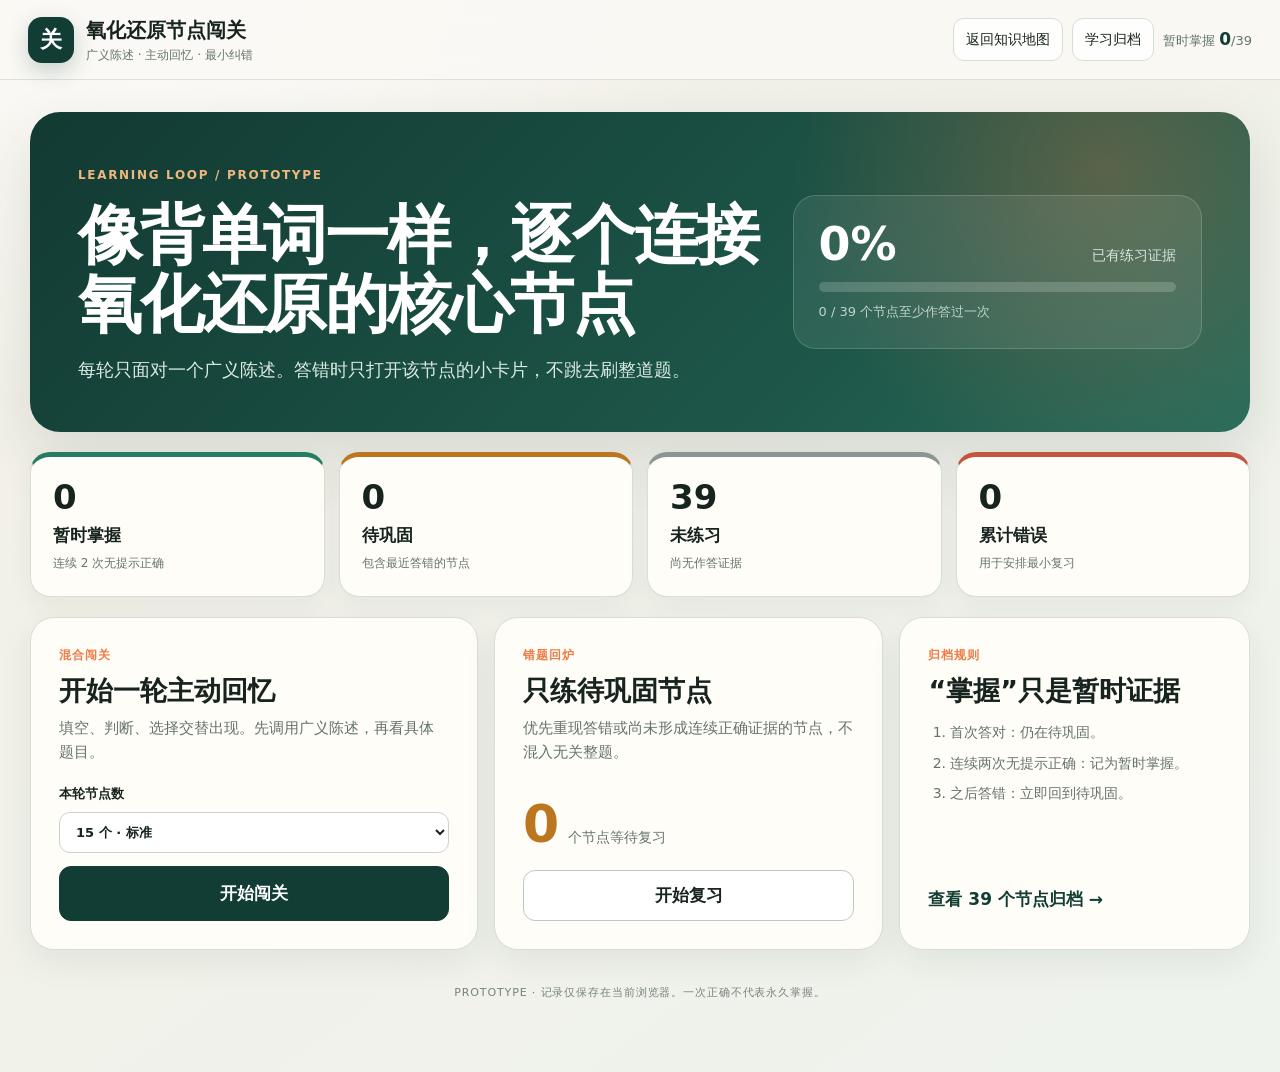
==== challenge.html @ 0e8968b0 "Add generalized node challenge mode" ====
<!doctype html>
<html lang="zh-CN">
<head>
  <meta charset="utf-8">
  <meta name="viewport" content="width=device-width, initial-scale=1">
  <meta name="color-scheme" content="light">
  <meta name="theme-color" content="#123d35">
  <link rel="icon" href="data:image/svg+xml,%3Csvg xmlns='http://www.w3.org/2000/svg' viewBox='0 0 64 64'%3E%3Crect width='64' height='64' rx='16' fill='%23123d35'/%3E%3Ctext x='32' y='43' text-anchor='middle' font-size='34' fill='white'%3E%E5%85%B3%3C/text%3E%3C/svg%3E">
  <title>氧化还原节点闯关｜学习原型</title>
  <link rel="stylesheet" href="./challenge.css">
</head>
<body>
  <!-- PROTOTYPE — node recall loop; progress is browser-local and not a permanent mastery claim. -->
  <div id="challenge-app"></div>
  <noscript>节点闯关需要启用 JavaScript。</noscript>
  <script src="./node-learning-data.js"></script>
  <script src="./challenge.js"></script>
</body>
</html>
---- challenge.css ----
:root {
  --ink: #17231f;
  --muted: #65736c;
  --deep: #123d35;
  --deep-2: #1d5a4c;
  --accent: #ef7b45;
  --paper: #f4f2e9;
  --panel: #fffdf8;
  --line: #d8ddd6;
  --success: #277d63;
  --warning: #bc7620;
  --danger: #c45340;
  --shadow: 0 22px 60px rgba(27, 50, 41, .13);
  font-family: Inter, "PingFang SC", "Microsoft YaHei", system-ui, sans-serif;
}

* { box-sizing: border-box; }
html, body { min-height: 100%; }
body {
  margin: 0; color: var(--ink); font-size: 17px; line-height: 1.6;
  background:
    radial-gradient(circle at 12% -10%, rgba(255,255,255,.95), transparent 36%),
    linear-gradient(145deg, #f4f0e6, #eef3ed);
}
button, input, select { font: inherit; color: inherit; }
button, a { -webkit-tap-highlight-color: transparent; }
a { color: inherit; }

.challenge-shell { min-height: 100vh; padding-bottom: 70px; }
.challenge-topbar {
  position: sticky; top: 0; z-index: 20; min-height: 76px; padding: 14px 28px;
  display: flex; align-items: center; justify-content: space-between; gap: 20px;
  background: rgba(250,249,244,.9); border-bottom: 1px solid rgba(18,61,53,.13);
  backdrop-filter: blur(14px);
}
.challenge-brand { display: flex; align-items: center; gap: 12px; text-decoration: none; }
.challenge-brand > span {
  width: 46px; height: 46px; display: grid; place-items: center; border-radius: 14px;
  color: white; background: var(--deep); font-size: 22px; font-weight: 900;
  box-shadow: 0 8px 22px rgba(18,61,53,.22);
}
.challenge-brand div { display: grid; }
.challenge-brand strong { font-size: 20px; }
.challenge-brand small { color: var(--muted); font-size: 12px; }
.challenge-topbar nav { display: flex; align-items: center; gap: 9px; }
.challenge-topbar nav a, .nav-button {
  padding: 9px 12px; border: 1px solid var(--line); border-radius: 11px;
  background: rgba(255,255,255,.78); text-decoration: none; cursor: pointer; font-size: 14px;
}
.nav-button.active, .challenge-topbar nav a:hover, .nav-button:hover { border-color: var(--deep); background: #edf4f0; }
.nav-stat { color: var(--muted); font-size: 13px; }
.nav-stat strong { color: var(--deep); font-size: 17px; }

.challenge-home, .archive-page { width: min(1220px, calc(100% - 40px)); margin: 32px auto 0; }
.challenge-hero {
  min-height: 310px; display: grid; grid-template-columns: 1.25fr .75fr; gap: 32px;
  align-items: center; padding: 48px; border-radius: 30px; color: white;
  background:
    radial-gradient(circle at 88% 18%, rgba(239,123,69,.28), transparent 28%),
    linear-gradient(135deg, #123a32, #1e584a 70%, #286d5c);
  box-shadow: var(--shadow);
}
.prototype-label { color: #eeb77f; font-size: 12px; font-weight: 900; letter-spacing: .14em; }
.challenge-hero h1 { margin: 14px 0 16px; font-size: clamp(36px, 5vw, 64px); line-height: 1.08; letter-spacing: -.035em; }
.challenge-hero p { margin: 0; max-width: 720px; color: #d9ebe4; font-size: 18px; }
.hero-progress { padding: 25px; border: 1px solid rgba(255,255,255,.17); border-radius: 23px; background: rgba(255,255,255,.08); }
.hero-progress > div:first-child { display: flex; justify-content: space-between; align-items: baseline; gap: 12px; }
.hero-progress strong { font-size: 46px; line-height: 1; }
.hero-progress span { color: #d8e7e1; font-size: 14px; }
.hero-progress small { display: block; margin-top: 10px; color: #bfd5cd; font-size: 13px; }
.progress-track { height: 10px; margin-top: 15px; overflow: hidden; border-radius: 999px; background: rgba(255,255,255,.18); }
.progress-track > span { display: block; height: 100%; border-radius: inherit; background: linear-gradient(90deg, var(--accent), #f4bc55); }
.home-notice { margin-top: 18px; padding: 13px 16px; border: 1px solid #e7c48d; border-radius: 13px; background: #fff6e6; color: #77511f; }

.stats-grid { display: grid; grid-template-columns: repeat(4, 1fr); gap: 14px; margin: 20px 0; }
.stat-card {
  display: grid; gap: 4px; min-height: 145px; padding: 22px; border: 1px solid var(--line);
  border-top: 5px solid var(--card-color, #829089); border-radius: 20px; background: var(--panel);
  box-shadow: 0 9px 26px rgba(35,52,45,.06);
}
.stat-card.provisional { --card-color: var(--success); }
.stat-card.review { --card-color: var(--warning); }
.stat-card.unseen { --card-color: #8a9790; }
.stat-card.wrong { --card-color: var(--danger); }
.stat-card strong { font-size: 34px; line-height: 1.1; }
.stat-card span { font-weight: 800; }
.stat-card small { color: var(--muted); font-size: 12px; }

.start-grid { display: grid; grid-template-columns: 1.15fr 1fr .9fr; gap: 16px; }
.start-card {
  min-height: 330px; display: flex; flex-direction: column; padding: 28px;
  border: 1px solid var(--line); border-radius: 24px; background: var(--panel); box-shadow: 0 12px 34px rgba(31,49,41,.07);
}
.start-card > span { color: var(--accent); font-size: 12px; font-weight: 900; letter-spacing: .08em; }
.start-card h2 { margin: 8px 0 9px; font-size: 27px; line-height: 1.25; }
.start-card p { margin: 0 0 20px; color: var(--muted); font-size: 15px; }
.start-card label { display: grid; gap: 7px; margin-top: auto; font-size: 13px; font-weight: 800; }
.start-card select { width: 100%; padding: 11px 12px; border: 1px solid #cbd3cc; border-radius: 11px; background: white; }
.review-count { display: flex; align-items: baseline; gap: 9px; margin: auto 0 20px; }
.review-count strong { font-size: 52px; color: var(--warning); line-height: 1; }
.review-count span { color: var(--muted); font-size: 14px; }
.rules-card ol { margin: 5px 0 22px; padding-left: 22px; color: var(--muted); font-size: 14px; }
.rules-card li + li { margin-top: 8px; }

.main-action, .secondary-action, .text-action, .exit-session {
  border-radius: 12px; cursor: pointer; transition: .16s ease;
}
.main-action {
  width: 100%; margin-top: 13px; padding: 13px 18px; border: 1px solid var(--deep);
  color: white; background: var(--deep); font-weight: 800;
}
.main-action:hover:not(:disabled) { transform: translateY(-1px); background: #0b3029; box-shadow: 0 9px 22px rgba(18,61,53,.18); }
.main-action:disabled { opacity: .42; cursor: not-allowed; }
.secondary-action { padding: 11px 15px; border: 1px solid #bdc9c2; background: white; font-weight: 700; }
.secondary-action:hover { border-color: var(--deep); background: #eff5f1; }
.text-action { margin-top: auto; padding: 8px 0; border: 0; background: transparent; color: var(--deep); text-align: left; font-weight: 800; }

.session-page { width: min(1040px, calc(100% - 36px)); margin: 24px auto 0; }
.session-head { display: grid; grid-template-columns: 130px 1fr 150px; gap: 20px; align-items: center; margin-bottom: 18px; }
.exit-session { padding: 9px 12px; border: 1px solid var(--line); background: rgba(255,255,255,.72); }
.session-progress > div:first-child { display: flex; justify-content: space-between; color: var(--muted); font-size: 13px; }
.session-progress .progress-track { height: 8px; margin-top: 7px; background: #dce3de; }
.session-score { text-align: right; color: var(--muted); font-size: 13px; }
.challenge-question-card {
  width: min(860px, 100%); min-height: 590px; margin: 0 auto; padding: 38px 46px;
  border: 1px solid var(--line); border-top: 7px solid var(--layer-color);
  border-radius: 27px; background: var(--panel); box-shadow: var(--shadow);
}
.question-card-top { display: flex; align-items: center; justify-content: space-between; gap: 10px; }
.layer-pill {
  display: inline-flex; align-items: center; padding: 6px 10px; border-radius: 999px;
  color: var(--layer-color); background: color-mix(in srgb, var(--layer-color) 10%, white);
  border: 1px solid color-mix(in srgb, var(--layer-color) 35%, white); font-size: 12px; font-weight: 900;
}
.question-type { color: var(--muted); font-size: 13px; }
.node-heading { display: flex; align-items: center; gap: 12px; margin: 20px 0 8px; }
.node-heading > span { color: var(--layer-color); font-size: 13px; font-weight: 900; }
.node-heading h1, .node-heading h2 { margin: 0; font-size: 32px; }
.question-instruction { margin: 0 0 17px; color: var(--muted); font-size: 14px; }
.challenge-question-card blockquote {
  margin: 0 0 26px; padding: 20px 22px; border-left: 5px solid var(--layer-color);
  border-radius: 0 16px 16px 0; background: #f3f5f1; font-size: 21px; line-height: 1.7; font-weight: 650;
}
.choice-grid { display: grid; grid-template-columns: 1fr 1fr; gap: 11px; }
.answer-choice {
  min-height: 68px; display: flex; align-items: center; gap: 11px; padding: 12px 14px;
  border: 1px solid #cfd6cf; border-radius: 14px; background: white; text-align: left; cursor: pointer;
}
.answer-choice > span { width: 29px; height: 29px; display: grid; place-items: center; flex: 0 0 auto; border-radius: 50%; background: #edf1ed; font-size: 12px; font-weight: 900; }
.answer-choice:hover, .answer-choice.selected { border-color: var(--deep); background: #eff6f2; }
.answer-choice.selected > span { color: white; background: var(--deep); }
.judge-grid { display: grid; grid-template-columns: 1fr 1fr; gap: 13px; }
.judge-button { min-height: 78px; border: 1px solid #ccd4ce; border-radius: 15px; background: white; cursor: pointer; font-weight: 800; }
.judge-button:hover, .judge-button.selected { border-color: var(--deep); background: #eff6f2; box-shadow: inset 0 0 0 2px var(--deep); }
.fill-answer { display: grid; gap: 8px; }
.fill-answer > span { color: var(--muted); font-size: 13px; font-weight: 800; }
.fill-answer input { width: 100%; padding: 16px 17px; border: 2px solid #cad3cc; border-radius: 14px; background: white; outline: none; font-size: 20px; }
.fill-answer input:focus { border-color: var(--deep); box-shadow: 0 0 0 4px rgba(18,61,53,.1); }
.question-actions { width: min(330px, 100%); margin: 23px auto 0; }
.correct-feedback { display: grid; gap: 6px; margin-top: 20px; padding: 17px; border-radius: 15px; background: #e8f4ee; border: 1px solid #b7d6c8; }
.correct-feedback > span { color: var(--success); font-size: 12px; font-weight: 900; }
.correct-feedback > strong { line-height: 1.55; }
.correct-feedback > small { color: var(--muted); }
.node-evidence-line { display: flex; flex-wrap: wrap; align-items: center; justify-content: center; gap: 8px; margin-top: 18px; color: var(--muted); font-size: 12px; }
.status-dot { width: 9px; height: 9px; border-radius: 50%; background: #8c9891; }
.status-dot.provisional { background: var(--success); }
.status-dot.review { background: var(--warning); }

.node-card-overlay {
  position: fixed; inset: 0; z-index: 100; display: grid; place-items: center; padding: 22px;
  background: rgba(13,23,19,.66); backdrop-filter: blur(7px);
}
.wrong-node-card {
  width: min(650px, 100%); max-height: 90vh; overflow: auto; padding: 30px;
  border-top: 8px solid var(--layer-color); border-radius: 25px; background: #fffdf8;
  box-shadow: 0 32px 90px rgba(0,0,0,.34);
}
.wrong-card-head, .wrong-card-head > div { display: flex; align-items: center; justify-content: space-between; gap: 9px; }
.wrong-card-head > strong { color: var(--danger); font-size: 13px; }
.wrong-label { color: var(--danger); font-size: 12px; font-weight: 900; }
.wrong-node-card section { margin-top: 18px; }
.wrong-node-card section > small { display: block; margin-bottom: 7px; color: var(--muted); font-size: 12px; font-weight: 900; letter-spacing: .05em; }
.card-statement { margin: 0; padding: 17px; border-radius: 14px; background: #eaf3ef; line-height: 1.7; font-size: 18px; font-weight: 700; }
.surface-chips { display: flex; flex-wrap: wrap; gap: 7px; }
.surface-chips span { padding: 6px 9px; border: 1px solid #d2d9d3; border-radius: 999px; background: white; font-size: 12px; }
.misconception-box { padding: 14px; border-left: 4px solid var(--danger); border-radius: 0 13px 13px 0; background: #fff0ec; }
.misconception-box p { margin: 0; color: #7e382e; }
.minimum-repair { margin: 20px 0 4px; padding: 14px; border: 1px dashed #d2a364; border-radius: 14px; background: #fff8ea; }
.minimum-repair p { margin: 4px 0 0; color: var(--muted); font-size: 14px; }

.summary-page { width: min(900px, calc(100% - 36px)); margin: 50px auto 0; }
.summary-card { padding: 46px; border: 1px solid var(--line); border-radius: 28px; background: var(--panel); text-align: center; box-shadow: var(--shadow); }
.summary-mark { width: 74px; height: 74px; display: grid; place-items: center; margin: 0 auto 14px; border-radius: 50%; color: white; background: var(--deep); font-weight: 900; }
.summary-card h1 { margin: 0 0 8px; font-size: 38px; }
.summary-card > p { color: var(--muted); }
.summary-numbers { display: grid; grid-template-columns: repeat(3, 1fr); gap: 13px; margin: 26px 0; }
.summary-numbers div { display: grid; gap: 3px; padding: 19px; border-radius: 16px; background: #f0f3ef; }
.summary-numbers strong { font-size: 34px; }
.summary-numbers span { color: var(--muted); font-size: 13px; }
.summary-actions { display: flex; flex-wrap: wrap; justify-content: center; gap: 10px; }
.summary-actions .main-action { width: auto; margin: 0; }

.archive-head { display: flex; align-items: end; justify-content: space-between; gap: 22px; margin: 20px 0; }
.archive-head h1 { margin: 7px 0 4px; font-size: 40px; }
.archive-head p { margin: 0; color: var(--muted); }
.archive-filters { display: flex; gap: 8px; flex-wrap: wrap; margin: 17px 0; }
.archive-filters button { padding: 9px 13px; border: 1px solid var(--line); border-radius: 999px; background: white; cursor: pointer; }
.archive-filters button.active { color: white; border-color: var(--deep); background: var(--deep); }
.archive-grid { display: grid; grid-template-columns: repeat(2, 1fr); gap: 13px; }
.archive-node-card { padding: 20px; border: 1px solid var(--line); border-left: 6px solid var(--layer-color); border-radius: 18px; background: var(--panel); }
.archive-node-card header, .archive-node-card header > div { display: flex; align-items: center; justify-content: space-between; gap: 9px; }
.archive-node-card header > div > span { color: var(--layer-color); font-size: 11px; font-weight: 900; }
.archive-node-card h3 { margin: 0; font-size: 19px; }
.archive-node-card > p { min-height: 78px; margin: 13px 0; color: #39463f; font-size: 14px; line-height: 1.65; }
.archive-status { padding: 5px 8px; border-radius: 999px; font-size: 11px; font-weight: 900; }
.archive-status.provisional { color: #1e674f; background: #e4f2eb; }
.archive-status.review { color: #8d5713; background: #fff0d9; }
.archive-status.unseen { color: #68736d; background: #edf0ed; }
.archive-metrics { display: flex; flex-wrap: wrap; gap: 8px 14px; padding-top: 11px; border-top: 1px solid #e5e8e3; color: var(--muted); font-size: 12px; }
.archive-metrics strong { color: var(--ink); }
.archive-empty, .fatal-error { min-height: 300px; display: grid; place-items: center; color: var(--muted); }
.challenge-footer { margin-top: 34px; color: #77837d; text-align: center; font-size: 11px; letter-spacing: .08em; }

@media (max-width: 900px) {
  .challenge-topbar { align-items: flex-start; padding: 12px 16px; }
  .challenge-brand small, .nav-stat { display: none; }
  .challenge-topbar nav { flex-wrap: wrap; justify-content: flex-end; }
  .challenge-hero { grid-template-columns: 1fr; padding: 32px; }
  .hero-progress { max-width: 500px; }
  .stats-grid { grid-template-columns: 1fr 1fr; }
  .start-grid { grid-template-columns: 1fr; }
  .start-card { min-height: 280px; }
  .session-head { grid-template-columns: 100px 1fr; }
  .session-score { display: none; }
  .challenge-question-card { padding: 28px; }
  .archive-grid { grid-template-columns: 1fr; }
}

@media (max-width: 580px) {
  body { font-size: 16px; }
  .challenge-topbar { position: static; }
  .challenge-brand > span { width: 40px; height: 40px; }
  .challenge-brand strong { font-size: 16px; }
  .challenge-topbar nav a { display: none; }
  .challenge-home, .archive-page { width: min(100% - 22px, 1220px); margin-top: 12px; }
  .challenge-hero { min-height: 0; padding: 25px 21px; border-radius: 22px; }
  .challenge-hero h1 { font-size: 36px; }
  .challenge-hero p { font-size: 16px; }
  .stats-grid { gap: 9px; }
  .stat-card { min-height: 128px; padding: 17px; }
  .stat-card strong { font-size: 28px; }
  .start-card { padding: 22px; }
  .session-page { width: calc(100% - 18px); margin-top: 12px; }
  .session-head { grid-template-columns: 80px 1fr; gap: 10px; }
  .exit-session { padding: 8px; font-size: 12px; }
  .challenge-question-card { min-height: 560px; padding: 23px 18px; border-radius: 21px; }
  .node-heading h1, .node-heading h2 { font-size: 27px; }
  .challenge-question-card blockquote { padding: 16px; font-size: 18px; }
  .choice-grid { grid-template-columns: 1fr; }
  .judge-grid { gap: 8px; }
  .judge-button { min-height: 68px; }
  .wrong-node-card { padding: 22px 18px; }
  .summary-card { padding: 30px 18px; }
  .summary-numbers { gap: 7px; }
  .summary-numbers div { padding: 13px 5px; }
  .summary-numbers strong { font-size: 27px; }
  .archive-head { align-items: flex-start; flex-direction: column; }
  .archive-head h1 { font-size: 32px; }
  .archive-node-card > p { min-height: 0; }
}
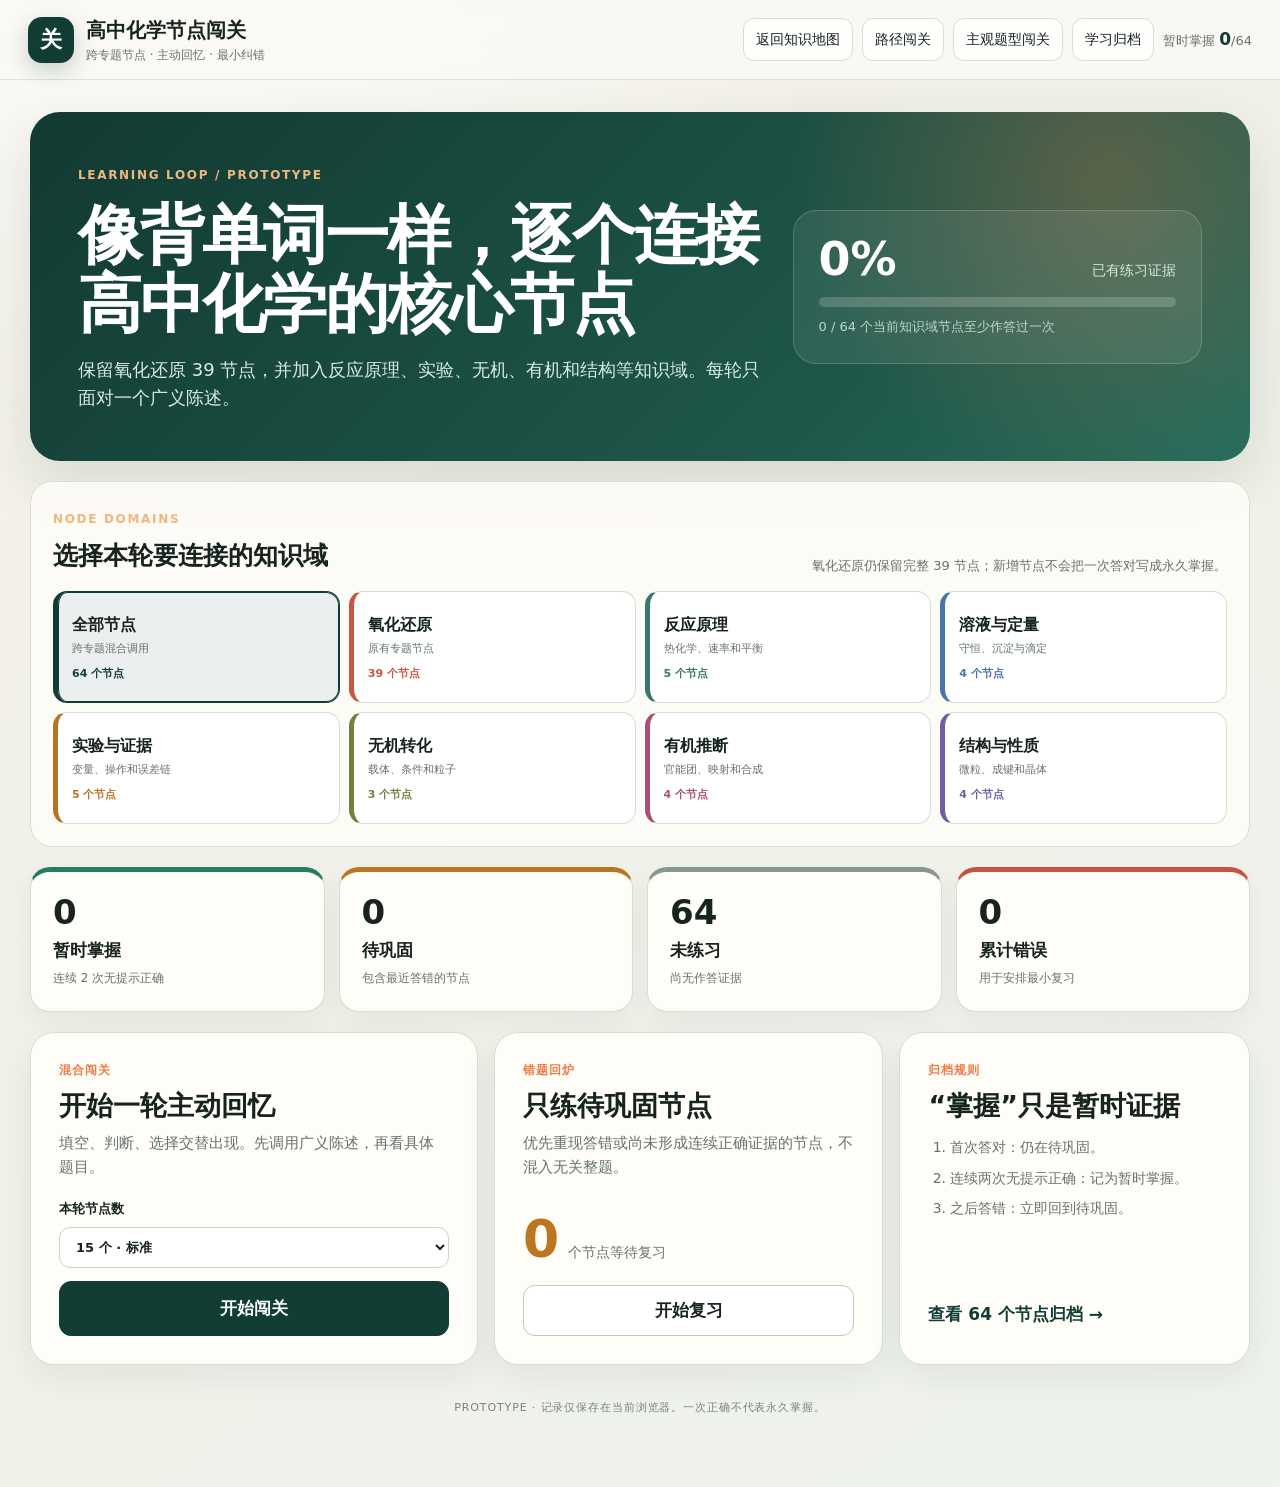
==== commit 651bdd3f: "Add cross-topic nodes and subjective challenge paths" ====
--- a/challenge.html
+++ b/challenge.html
@@ -6,14 +6,14 @@
   <meta name="color-scheme" content="light">
   <meta name="theme-color" content="#123d35">
   <link rel="icon" href="data:image/svg+xml,%3Csvg xmlns='http://www.w3.org/2000/svg' viewBox='0 0 64 64'%3E%3Crect width='64' height='64' rx='16' fill='%23123d35'/%3E%3Ctext x='32' y='43' text-anchor='middle' font-size='34' fill='white'%3E%E5%85%B3%3C/text%3E%3C/svg%3E">
-  <title>氧化还原节点闯关｜学习原型</title>
-  <link rel="stylesheet" href="./challenge.css">
+  <title>高中化学节点闯关｜学习原型</title>
+  <link rel="stylesheet" href="./challenge.css?v=20260826-general-nodes">
 </head>
 <body>
   <!-- PROTOTYPE — node recall loop; progress is browser-local and not a permanent mastery claim. -->
   <div id="challenge-app"></div>
   <noscript>节点闯关需要启用 JavaScript。</noscript>
-  <script src="./node-learning-data.js"></script>
-  <script src="./challenge.js"></script>
+  <script src="./node-learning-data.js?v=20260826-general-nodes"></script>
+  <script src="./challenge.js?v=20260826-general-nodes"></script>
 </body>
 </html>
--- a/challenge.css
+++ b/challenge.css
@@ -71,6 +71,17 @@
 .progress-track { height: 10px; margin-top: 15px; overflow: hidden; border-radius: 999px; background: rgba(255,255,255,.18); }
 .progress-track > span { display: block; height: 100%; border-radius: inherit; background: linear-gradient(90deg, var(--accent), #f4bc55); }
 .home-notice { margin-top: 18px; padding: 13px 16px; border: 1px solid #e7c48d; border-radius: 13px; background: #fff6e6; color: #77511f; }
+
+.category-picker { margin: 20px 0; padding: 22px; border: 1px solid var(--line); border-radius: 22px; background: rgba(255,253,248,.86); }
+.category-picker > header { display: flex; align-items: end; justify-content: space-between; gap: 22px; margin-bottom: 15px; }
+.category-picker h2 { margin: 5px 0 0; font-size: 25px; }
+.category-picker header p { max-width: 520px; margin: 0; color: var(--muted); font-size: 13px; text-align: right; }
+.category-picker > div { display: grid; grid-template-columns: repeat(4, minmax(0, 1fr)); gap: 9px; }
+.category-card { min-height: 112px; display: grid; align-content: center; gap: 2px; padding: 14px; border: 1px solid var(--line); border-left: 5px solid var(--category-color); border-radius: 14px; background: white; text-align: left; cursor: pointer; }
+.category-card:hover, .category-card.active { border-color: var(--category-color); background: color-mix(in srgb, var(--category-color) 8%, white); box-shadow: inset 0 0 0 1px var(--category-color); }
+.category-card strong { font-size: 16px; }
+.category-card span, .category-card small { color: var(--muted); font-size: 11px; }
+.category-card small { margin-top: 5px; color: var(--category-color); font-weight: 900; }
 
 .stats-grid { display: grid; grid-template-columns: repeat(4, 1fr); gap: 14px; margin: 20px 0; }
 .stat-card {
@@ -234,6 +245,7 @@
   .session-score { display: none; }
   .challenge-question-card { padding: 28px; }
   .archive-grid { grid-template-columns: 1fr; }
+  .category-picker > div { grid-template-columns: repeat(2, minmax(0, 1fr)); }
 }
 
 @media (max-width: 580px) {
@@ -246,6 +258,11 @@
   .challenge-hero { min-height: 0; padding: 25px 21px; border-radius: 22px; }
   .challenge-hero h1 { font-size: 36px; }
   .challenge-hero p { font-size: 16px; }
+  .category-picker { padding: 17px; }
+  .category-picker > header { align-items: flex-start; flex-direction: column; gap: 7px; }
+  .category-picker header p { text-align: left; }
+  .category-picker > div { grid-template-columns: 1fr 1fr; gap: 7px; }
+  .category-card { min-height: 105px; padding: 12px; }
   .stats-grid { gap: 9px; }
   .stat-card { min-height: 128px; padding: 17px; }
   .stat-card strong { font-size: 28px; }
